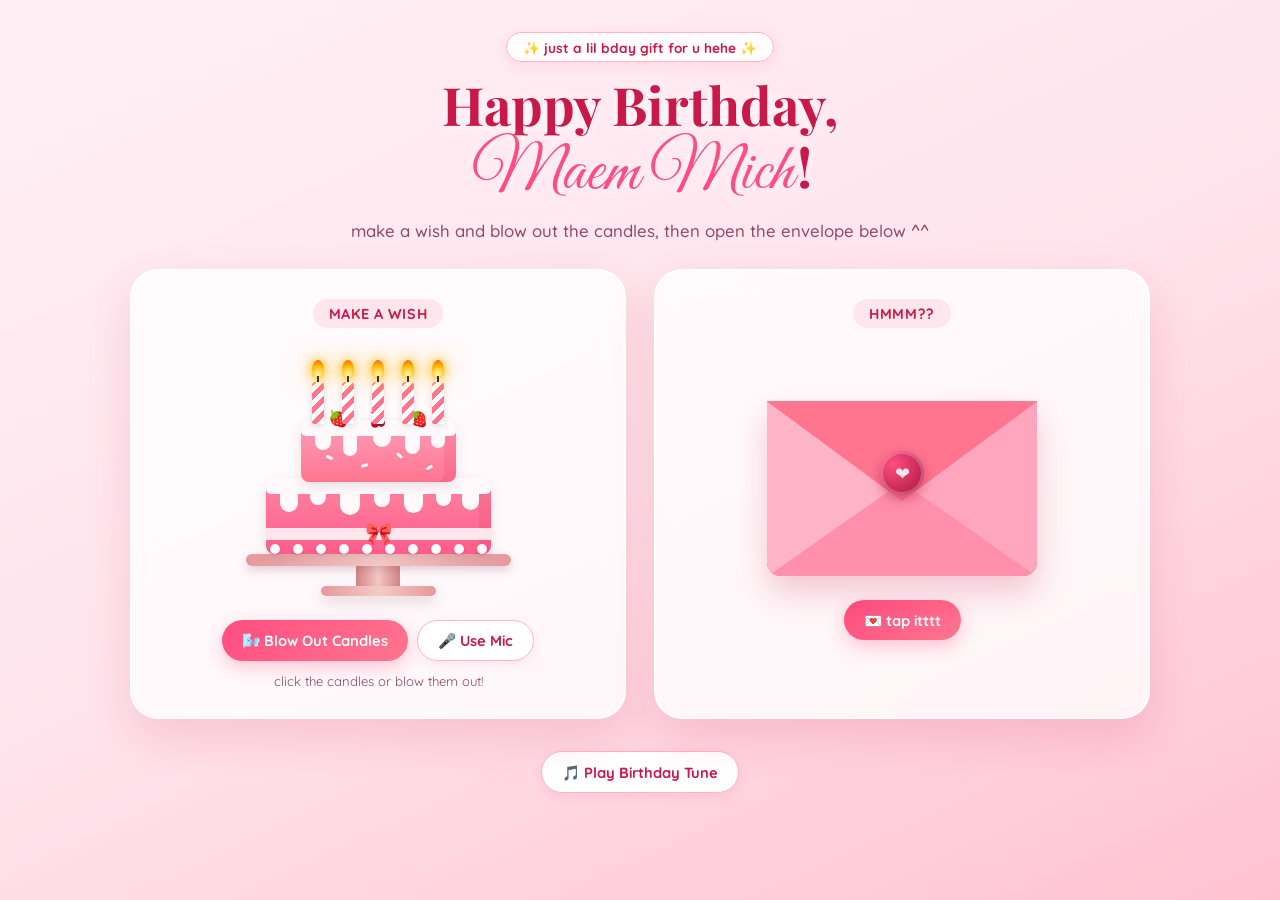
==== index.html @ 5f013f46 "Add files via upload" ====
<!DOCTYPE html>
<html lang="en">
<head>
  <meta charset="UTF-8" />
  <meta name="viewport" content="width=device-width, initial-scale=1.0" />
  <title>Happy Birthday, Maem Mich!</title>
  <link rel="preconnect" href="https://fonts.googleapis.com" />
  <link rel="preconnect" href="https://fonts.gstatic.com" crossorigin />
  <link href="https://fonts.googleapis.com/css2?family=Great+Vibes&family=Playfair+Display:ital,wght@0,500;0,700;1,500&family=Quicksand:wght@400;500;600;700&display=swap" rel="stylesheet" />
  <link rel="stylesheet" href="b.css" />
</head>
<body>

  <!-- Floating Ambient Particles -->
  <div id="ambient-particles" class="ambient-particles" aria-hidden="true"></div>

  <!-- Confetti Canvas -->
  <canvas id="confetti-canvas"></canvas>

  <!-- Main Container -->
  <main class="container">
    <!-- Top Header -->
    <header class="header">
      <div class="badge">✨ just a lil bday gift for u hehe ✨</div>
     <h1 class="main-title">
  Happy Birthday, <span id="display-name" class="script-accent">Maem Mich</span>!
</h1>
      <p class="subtitle">make a wish and blow out the candles, then open the envelope below ^^</p>
    </header>

    <!-- Interactive Centerpiece Stage -->
    <section class="stage">
      
      <!-- Left / Top: Interactive Birthday Cake -->
      <div class="card-panel cake-panel">
        <div class="panel-label"> make a wish</div>
        
        <div class="cake-stage" id="cake-stage">
          <!-- Wish Granted Banner -->
          <div class="wish-banner" id="wish-banner">
             yay! may all your wishes come true!
          </div>

          <div class="cake">
            <!-- Candles Row -->
            <div class="candles" id="candles-container">
              <div class="candle" data-index="0">
                <div class="flame"></div>
                <div class="smoke"></div>
                <div class="wick"></div>
              </div>
              <div class="candle" data-index="1">
                <div class="flame"></div>
                <div class="smoke"></div>
                <div class="wick"></div>
              </div>
              <div class="candle" data-index="2">
                <div class="flame"></div>
                <div class="smoke"></div>
                <div class="wick"></div>
              </div>
              <div class="candle" data-i  ndex="3">
                <div class="flame"></div>
                <div class="smoke"></div>
                <div class="wick"></div>
              </div>
              <div class="candle" data-index="4">
                <div class="flame"></div>
                <div class="smoke"></div>
                <div class="wick"></div>
              </div>
            </div>

            <!-- Top Cake Tier -->
            <div class="tier tier-top">
              <div class="frosting-top">
                <div class="drip d1"></div>
                <div class="drip d2"></div>
                <div class="drip d3"></div>
                <div class="drip d4"></div>
                <div class="drip d5"></div>
              </div>
              <div class="berries">
                <span class="berry">🍓</span>
                <span class="berry">🍒</span>
                <span class="berry">🍓</span>
              </div>
              <div class="sprinkles">
                <span class="sp s1"></span>
                <span class="sp s2"></span>
                <span class="sp s3"></span>
                <span class="sp s4"></span>
                <span class="sp s5"></span>
              </div>
            </div>

            <!-- Bottom Cake Tier -->
            <div class="tier tier-bottom">
              <div class="frosting-bottom">
                <div class="drip b1"></div>
                <div class="drip b2"></div>
                <div class="drip b3"></div>
                <div class="drip b4"></div>
                <div class="drip b5"></div>
                <div class="drip b6"></div>
                <div class="drip b7"></div>
              </div>
              <div class="ribbon-band">
                <div class="bow">🎀</div>
              </div>
              <div class="pearl-border">
                <span></span><span></span><span></span><span></span><span></span>
                <span></span><span></span><span></span><span></span><span></span>
              </div>
            </div>

            <!-- Rose-Gold Cake Stand -->
            <div class="cake-plate"></div>
            <div class="cake-pedestal"></div>
            <div class="cake-base"></div>
          </div>
        </div>

        <!-- Cake Action Controls -->
        <div class="controls">
          <button id="blow-btn" class="btn btn-primary">
            🌬️ Blow Out Candles
          </button>
          <button id="mic-btn" class="btn btn-soft" title="Blow into your device microphone!">
            🎤 Use Mic
          </button>
          <button id="relight-btn" class="btn btn-outline hidden">
            🕯️ Relight
          </button>
        </div>
        <p class="helper-hint" id="candle-hint">click the candles or blow them out!</p>
      </div>

      <!-- Right / Bottom: Interactive Envelope & Letter -->
      <div class="card-panel envelope-panel">
        <div class="panel-label">hmmm??</div>

        <div class="envelope-stage">
          <div class="envelope-wrapper" id="envelope-wrapper" role="button" tabindex="0" aria-label="Open birthday envelope">
            <div class="envelope">
              <!-- Back of Envelope -->
              <div class="env-back"></div>

              <!-- Preview Letter inside Envelope -->
              <div class="letter-preview">
                <div class="letter-preview-header">For You ♡</div>
                <div class="letter-lines">
                  <span></span>
                  <span></span>
                  <span></span>
                </div>
              </div>

              <!-- Left, Right, Bottom Flaps -->
              <div class="env-left"></div>
              <div class="env-right"></div>
              <div class="env-bottom"></div>

              <!-- Top Flap -->
              <div class="env-flap"></div>

              <!-- Wax Heart Seal -->
              <div class="wax-seal" id="wax-seal">
                <span>❤</span>
              </div>
            </div>
          </div>

          <button id="open-letter-btn" class="btn btn-primary">
            💌 tap itttt
          </button>
        </div>
      </div>

    </section>

<!-- Footer Controls -->
<footer class="footer-bar">
  <button id="music-btn" class="btn btn-soft">🎵 Play Birthday Tune</button>
  <div id="yt-player" style="position: absolute; width: 0; height: 0; overflow: hidden;"></div>
</footer>
  </main>

  <!-- Full Letter Modal -->
  <div class="modal-backdrop hidden" id="letter-modal" aria-hidden="true">
    <div class="letter-card">
      <button class="close-btn" id="close-letter-btn" aria-label="Close letter">✕</button>
      <div class="letter-ornament">🌸 ✨ 🌸</div>
      <h2 class="letter-greeting" id="letter-greeting">Dearest Maem Mich,</h2>
      <div class="letter-body" id="letter-body">
        <p> happy happy birthdaaay, maem mich!! wishing you a day full of love and happiness. may this chapter of your life be filled with soft mornings, endless laughter, sweet surprises, and every dream your heart has been wishing for. please always remember that you are one of the wonderful person i've met.</p>
        <p>May this new chapter of your life be filled with soft mornings, endless laughter, sweet surprises, and every dream your heart has been wishing for.</p>
        <p>Thank you for bringing so much warmth and light into the world just by being you. Here’s to making unforgettable memories this year!</p>
      </div>
      <div class="letter-signoff">
        <p>With all my love,</p>
        <p class="signature" id="letter-sender">Your Secret Admirer ♡</p>
      </div>
      <div class="letter-actions">
        <button id="celebrate-more-btn" class="btn btn-primary">🎊 Shower with Confetti</button>
      </div>
    </div>
  </div>

  <!-- Personalize Modal -->
  <div class="modal-backdrop hidden" id="customize-modal" aria-hidden="true">
    <div class="customize-card">
      <button class="close-btn" id="close-customize-btn" aria-label="Close customization">✕</button>
      <h2 class="modal-title">✨ Personalize This Gift</h2>
      <p class="modal-desc">Customize the name and message, then copy your unique link to send to them!</p>
      
      <form id="customize-form">
        <div class="form-group">
          <label for="input-name">Recipient's Name</label>
          <input type="text" id="input-name" placeholder="e.g., Sophia" maxlength="30" />
        </div>

        <div class="form-group">
          <label for="input-message">Birthday Letter Message</label>
          <textarea id="input-message" rows="5" placeholder="Write your heartfelt birthday wishes here..."></textarea>
        </div>

        <div class="form-group">
          <label for="input-sender">From (Your Name)</label>
          <input type="text" id="input-sender" placeholder="e.g., With love, Alex" maxlength="40" />
        </div>

        <div class="form-actions">
          <button type="submit" class="btn btn-primary">💖 Save Changes</button>
          <button type="button" id="modal-copy-link-btn" class="btn btn-soft">🔗 Save & Copy Link</button>
        </div>
      </form>
    </div>
  </div>

  <!-- Toast Notification -->
  <div id="toast" class="toast">Link copied to clipboard! 💌</div>

  <script>
    // State & Default Content
    const defaultData = {
      name: "Maem Mich",
      message: "Happy, happy birthday! Today is all about celebrating the wonderful, kind, and radiant person you are.\n\nMay this new chapter of your life be filled with soft mornings, endless laughter, sweet surprises, and every dream your heart has been wishing for.\n\nThank you for bringing so much warmth and light into the world just by being you. Here’s to making unforgettable memories this year!",
      sender: "juju ♡"
    };

    let giftData = { ...defaultData };
    let candlesBlown = 0;
    const totalCandles = 5;
    let isEnvelopeOpen = false;
    let audioCtx = null;
    let isPlayingMusic = false;
    let musicTimeout = null;
    let micStream = null;
    let micInterval = null;

    // DOM Elements
    const displayNameEl = document.getElementById("display-name");
    const letterGreetingEl = document.getElementById("letter-greeting");
    const letterBodyEl = document.getElementById("letter-body");
    const letterSenderEl = document.getElementById("letter-sender");

    const candles = document.querySelectorAll(".candle");
    const blowBtn = document.getElementById("blow-btn");
    const micBtn = document.getElementById("mic-btn");
    const relightBtn = document.getElementById("relight-btn");
    const wishBanner = document.getElementById("wish-banner");
    const candleHint = document.getElementById("candle-hint");

    const envelopeWrapper = document.getElementById("envelope-wrapper");
    const openLetterBtn = document.getElementById("open-letter-btn");
    const letterModal = document.getElementById("letter-modal");
    const closeLetterBtn = document.getElementById("close-letter-btn");
    const celebrateMoreBtn = document.getElementById("celebrate-more-btn");

    const customizeBtn = document.getElementById("customize-btn");
    const customizeModal = document.getElementById("customize-modal");
    const closeCustomizeBtn = document.getElementById("close-customize-btn");
    const customizeForm = document.getElementById("customize-form");
    const inputName = document.getElementById("input-name");
    const inputMessage = document.getElementById("input-message");
    const inputSender = document.getElementById("input-sender");
    const modalCopyLinkBtn = document.getElementById("modal-copy-link-btn");

    const musicBtn = document.getElementById("music-btn");
    const shareBtn = document.getElementById("share-btn");
    const toastEl = document.getElementById("toast");

    // Initialize from URL Parameters
    function loadFromURL() {
      const params = new URLSearchParams(window.location.search);
      if (params.get("to")) giftData.name = params.get("to");
      if (params.get("msg")) giftData.message = params.get("msg");
      if (params.get("from")) giftData.sender = params.get("from");
      renderGiftData();
    }

    function renderGiftData() {
      displayNameEl.textContent = giftData.name;
      letterGreetingEl.textContent = `Dearest ${giftData.name},`;
      
      // Render paragraphs safely
      letterBodyEl.innerHTML = "";
      giftData.message.split(/\n+/).forEach(para => {
        if (para.trim()) {
          const p = document.createElement("p");
          p.textContent = para.trim();
          letterBodyEl.appendChild(p);
        }
      });

      letterSenderEl.textContent = giftData.sender;

      // Sync form inputs
      inputName.value = giftData.name;
      inputMessage.value = giftData.message;
      inputSender.value = giftData.sender;
    }

    // Create Floating Ambient Hearts & Sparkles
    function createAmbientParticles() {
      const container = document.getElementById("ambient-particles");
      const symbols = ["♡", "✨", "🌸", "💕", "⋆"];
      for (let i = 0; i < 24; i++) {
        const span = document.createElement("span");
        span.className = "particle";
        span.textContent = symbols[i % symbols.length];
        span.style.left = `${Math.random() * 100}%`;
        span.style.animationDuration = `${8 + Math.random() * 10}s`;
        span.style.animationDelay = `${Math.random() * 8}s`;
        span.style.fontSize = `${12 + Math.random() * 14}px`;
        container.appendChild(span);
      }
    }

    // Candle Interactions
    function extinguishCandle(candle) {
      if (candle.classList.contains("out")) return;
      candle.classList.add("out");
      candlesBlown++;

      if (candlesBlown === totalCandles) {
        onAllCandlesOut();
      }
    }

    function blowAllCandles() {
      candles.forEach((c, idx) => {
        setTimeout(() => extinguishCandle(c), idx * 120);
      });
    }

    function relightCandles() {
      candles.forEach(c => c.classList.remove("out"));
      candlesBlown = 0;
      wishBanner.classList.remove("show");
      blowBtn.classList.remove("hidden");
      relightBtn.classList.add("hidden");
      candleHint.textContent = "Tip: Click individual candles or use the button to blow them out!";
    }

    function onAllCandlesOut() {
      wishBanner.classList.add("show");
      blowBtn.classList.add("hidden");
      relightBtn.classList.remove("hidden");
      candleHint.textContent = "your wish has been sent to the stars! ✨";
      launchConfetti(140);
      if (!isPlayingMusic) {
        playBirthdayTune();
      }
    }

    candles.forEach(candle => {
      candle.addEventListener("click", () => extinguishCandle(candle));
    });

    blowBtn.addEventListener("click", blowAllCandles);
    relightBtn.addEventListener("click", relightCandles);

    // Microphone Blow Detection
    micBtn.addEventListener("click", async () => {
      if (micStream) {
        stopMic();
        return;
      }
      try {
        micStream = await navigator.mediaDevices.getUserMedia({ audio: true });
        const context = new (window.AudioContext || window.webkitAudioContext)();
        const source = context.createMediaStreamSource(micStream);
        const analyser = context.createAnalyser();
        analyser.fftSize = 256;
        source.connect(analyser);

        const dataArray = new Uint8Array(analyser.frequencyBinCount);
        micBtn.textContent = "🎙️ Listening... Blow now!";
        micBtn.classList.add("listening");

        micInterval = setInterval(() => {
          analyser.getByteFrequencyData(dataArray);
          const avg = dataArray.reduce((a, b) => a + b, 0) / dataArray.length;
          if (avg > 48) {
            blowAllCandles();
            stopMic();
          }
        }, 100);
      } catch (err) {
        showToast("Microphone access denied or unavailable 🎤");
      }
    });

    function stopMic() {
      if (micInterval) clearInterval(micInterval);
      if (micStream) {
        micStream.getTracks().forEach(t => t.stop());
        micStream = null;
      }
      micBtn.textContent = "🎤 Use Mic";
      micBtn.classList.remove("listening");
    }

    // Envelope & Letter Interactions
    function openEnvelopeAndLetter() {
      if (!isEnvelopeOpen) {
        isEnvelopeOpen = true;
        envelopeWrapper.classList.add("open");
        openLetterBtn.textContent = "📖 Read Full Letter";
        setTimeout(() => {
          letterModal.classList.remove("hidden");
          launchConfetti(70);
        }, 650);
      } else {
        letterModal.classList.remove("hidden");
      }
    }

    envelopeWrapper.addEventListener("click", openEnvelopeAndLetter);
    envelopeWrapper.addEventListener("keydown", (e) => {
      if (e.key === "Enter" || e.key === " ") {
        e.preventDefault();
        openEnvelopeAndLetter();
      }
    });
    openLetterBtn.addEventListener("click", openEnvelopeAndLetter);

    closeLetterBtn.addEventListener("click", () => {
      letterModal.classList.add("hidden");
    });

    letterModal.addEventListener("click", (e) => {
      if (e.target === letterModal) letterModal.classList.add("hidden");
    });

    celebrateMoreBtn.addEventListener("click", () => {
      launchConfetti(160);
    });

    // Personalize Modal Logic
    customizeBtn.addEventListener("click", () => {
      customizeModal.classList.remove("hidden");
    });

    closeCustomizeBtn.addEventListener("click", () => {
      customizeModal.classList.add("hidden");
    });

    customizeModal.addEventListener("click", (e) => {
      if (e.target === customizeModal) customizeModal.classList.add("hidden");
    });

    function applyCustomization() {
      giftData.name = inputName.value.trim() || defaultData.name;
      giftData.message = inputMessage.value.trim() || defaultData.message;
      giftData.sender = inputSender.value.trim() || defaultData.sender;
      renderGiftData();
      updateURLWithoutReload();
    }

    customizeForm.addEventListener("submit", (e) => {
      e.preventDefault();
      applyCustomization();
      customizeModal.classList.add("hidden");
      showToast("Gift personalized! 💖");
    });

    modalCopyLinkBtn.addEventListener("click", () => {
      applyCustomization();
      copyShareLink();
      customizeModal.classList.add("hidden");
    });

    function updateURLWithoutReload() {
      const url = new URL(window.location.href);
      url.searchParams.set("to", giftData.name);
      url.searchParams.set("msg", giftData.message);
      url.searchParams.set("from", giftData.sender);
      window.history.replaceState({}, "", url);
    }

    function copyShareLink() {
      updateURLWithoutReload();
      navigator.clipboard.writeText(window.location.href).then(() => {
        showToast("Personalized gift link copied! 💌");
      }).catch(() => {
        showToast("Copy the URL from your browser bar to share! 🔗");
      });
    }

    shareBtn.addEventListener("click", copyShareLink);

    function showToast(msg) {
      toastEl.textContent = msg;
      toastEl.classList.add("show");
      setTimeout(() => toastEl.classList.remove("show"), 3000);
    }

    const bgSong = document.getElementById("bg-song");

    function playBirthdayTune() {
      if (isPlayingMusic) {
      stopMusic();
      return;
  }
  
      bgSong.play().then(() => {
        isPlayingMusic = true;
        musicBtn.textContent = "⏸️ Pause Song";
      }).catch((err) => {
        showToast("Click play again to start the music! 🎵");
      });
    }

    function stopMusic() {
      bgSong.pause();
      isPlayingMusic = false;
      musicBtn.textContent = "🎵 Play Song";
    }

musicBtn.addEventListener("click", playBirthdayTune);

      const notes = [
        [261.63, 0.35], [261.63, 0.15], [293.66, 0.5], [261.63, 0.5], [349.23, 0.5], [329.63, 0.9],
        [261.63, 0.35], [261.63, 0.15], [293.66, 0.5], [261.63, 0.5], [392.00, 0.5], [349.23, 0.9],
        [261.63, 0.35], [261.63, 0.15], [523.25, 0.5], [440.00, 0.5], [349.23, 0.5], [329.63, 0.5], [293.66, 0.9],
        [466.16, 0.35], [466.16, 0.15], [440.00, 0.5], [349.23, 0.5], [392.00, 0.5], [349.23, 1.0]
      ];

      let time = audioCtx.currentTime + 0.05;
      let totalDuration = 0;

      notes.forEach(([freq, dur]) => {
        const osc = audioCtx.createOscillator();
        const gain = audioCtx.createGain();
        osc.type = "sine";
        osc.frequency.setValueAtTime(freq, time);

        gain.gain.setValueAtTime(0.001, time);
        gain.gain.exponentialRampToValueAtTime(0.14, time + 0.03);
        gain.gain.exponentialRampToValueAtTime(0.0001, time + dur * 0.95);

        osc.connect(gain);
        gain.connect(audioCtx.destination);
        osc.start(time);
        osc.stop(time + dur);

        time += dur;
        totalDuration += dur;
      });

      musicTimeout = setTimeout(() => {
        stopMusic();
      }, totalDuration * 1000);
      

    function stopMusic() {
      isPlayingMusic = false;
      musicBtn.textContent = "🎵 Play Birthday Tune";
      if (musicTimeout) clearTimeout(musicTimeout);
      if (audioCtx) {
        audioCtx.close();
        audioCtx = null;
      }
    }

    musicBtn.addEventListener("click", playBirthdayTune);

    // Confetti Canvas Engine
    const canvas = document.getElementById("confetti-canvas");
    const ctx = canvas.getContext("2d");
    let confettiPieces = [];
    let animationFrameId = null;

    function resizeCanvas() {
      canvas.width = window.innerWidth;
      canvas.height = window.innerHeight;
    }
    window.addEventListener("resize", resizeCanvas);
    resizeCanvas();

    function launchConfetti(count = 100) {
      const colors = ["#ff5c8a", "#ff8fab", "#ffc2d1", "#ffd166", "#f4a261", "#ffffff", "#e0aaff"];
      for (let i = 0; i < count; i++) {
        confettiPieces.push({
          x: Math.random() * canvas.width,
          y: -20 - Math.random() * 120,
          w: 7 + Math.random() * 7,
          h: 4 + Math.random() * 5,
          color: colors[Math.floor(Math.random() * colors.length)],
          vx: (Math.random() - 0.5) * 4,
          vy: 2.5 + Math.random() * 4,
          rotation: Math.random() * 360,
          vRot: (Math.random() - 0.5) * 8
        });
      }
      if (!animationFrameId) {
        animateConfetti();
      }
    }

    function animateConfetti() {
      ctx.clearRect(0, 0, canvas.width, canvas.height);
      confettiPieces.forEach((p, index) => {
        p.x += p.vx;
        p.y += p.vy;
        p.rotation += p.vRot;
        p.vy += 0.04; // gravity

        ctx.save();
        ctx.translate(p.x, p.y);
        ctx.rotate((p.rotation * Math.PI) / 180);
        ctx.fillStyle = p.color;
        ctx.fillRect(-p.w / 2, -p.h / 2, p.w, p.h);
        ctx.restore();

        if (p.y > canvas.height + 30) {
          confettiPieces.splice(index, 1);
        }
      });

      if (confettiPieces.length > 0) {
        animationFrameId = requestAnimationFrame(animateConfetti);
      } else {
        animationFrameId = null;
      }
    }

    // Boot
    createAmbientParticles();
    loadFromURL();
  </script>
</body>
</html>
---- b.css ----
/* =========================================
   PINK BIRTHDAY GIFT — STYLESHEET
========================================= */

:root {
  --bg-top: #fff0f5;
  --bg-mid: #ffe3ec;
  --bg-bottom: #ffc2d1;
  --pink-primary: #ff4d80;
  --pink-dark: #c9184a;
  --pink-soft: #ff8fab;
  --pink-pastel: #ffb3c6;
  --cream: #fff9fb;
  --rose-gold: #e5989b;
  --rose-gold-light: #f4cbc6;
  --text-main: #591c34;
  --text-muted: #8f4763;
  --card-bg: rgba(255, 255, 255, 0.78);
  --shadow-soft: 0 18px 45px rgba(201, 24, 74, 0.14);
}

* {
  box-sizing: border-box;
  margin: 0;
  padding: 0;
}

body {
  font-family: 'Quicksand', sans-serif;
  color: var(--text-main);
  background: linear-gradient(155deg, var(--bg-top) 0%, var(--bg-mid) 52%, var(--bg-bottom) 100%);
  min-height: 100vh;
  overflow-x: hidden;
  position: relative;
}

/* Confetti & Floating Particles */
#confetti-canvas {
  position: fixed;
  inset: 0;
  width: 100%;
  height: 100%;
  pointer-events: none;
  z-index: 999;
}

.ambient-particles {
  position: fixed;
  inset: 0;
  pointer-events: none;
  overflow: hidden;
  z-index: 0;
}

.particle {
  position: absolute;
  bottom: -40px;
  color: rgba(255, 77, 128, 0.35);
  animation: floatUp linear infinite;
  user-select: none;
}

@keyframes floatUp {
  0% {
    transform: translateY(0) rotate(0deg);
    opacity: 0;
  }
  15% {
    opacity: 0.85;
  }
  85% {
    opacity: 0.85;
  }
  100% {
    transform: translateY(-110vh) rotate(360deg);
    opacity: 0;
  }
}

/* Layout Container */
.container {
  position: relative;
  z-index: 2;
  max-width: 1060px;
  margin: 0 auto;
  padding: 2rem 1.25rem 3rem;
  display: flex;
  flex-direction: column;
  align-items: center;
  gap: 1.75rem;
}

/* Header */
.header {
  text-align: center;
  max-width: 680px;
}

.badge {
  display: inline-block;
  background: rgba(255, 255, 255, 0.85);
  border: 1.5px solid var(--pink-pastel);
  color: var(--pink-dark);
  font-weight: 700;
  font-size: 0.85rem;
  padding: 0.35rem 1rem;
  border-radius: 999px;
  margin-bottom: 0.75rem;
  box-shadow: 0 4px 14px rgba(255, 77, 128, 0.12);
}

.main-title {
  font-family: 'Playfair Display', serif;
  font-size: clamp(2.1rem, 4.5vw, 3.3rem);
  line-height: 1.15;
  color: var(--pink-dark);
  text-shadow: 0 2px 12px rgba(255, 255, 255, 0.9);
}

.script-accent {
  font-family: 'Great Vibes', cursive;
  font-size: clamp(2.8rem, 6vw, 4.2rem);
  font-weight: 400;
  color: var(--pink-primary);
  display: inline-block;
  padding: 0 0.2rem;
}

.subtitle {
  margin-top: 0.5rem;
  font-size: 1.05rem;
  color: var(--text-muted);
  font-weight: 500;
}

/* Two-Column Stage */
.stage {
  display: grid;
  grid-template-columns: repeat(2, 1fr);
  gap: 1.75rem;
  width: 100%;
}

@media (max-width: 820px) {
  .stage {
    grid-template-columns: 1fr;
  }
}

.card-panel {
  background: var(--card-bg);
  backdrop-filter: blur(12px);
  -webkit-backdrop-filter: blur(12px);
  border: 2px solid rgba(255, 255, 255, 0.9);
  border-radius: 28px;
  padding: 1.75rem 1.5rem;
  box-shadow: var(--shadow-soft);
  display: flex;
  flex-direction: column;
  align-items: center;
  justify-content: space-between;
  min-height: 450px;
  position: relative;
}

.panel-label {
  font-weight: 700;
  font-size: 0.9rem;
  letter-spacing: 0.04em;
  text-transform: uppercase;
  color: var(--pink-dark);
  background: #ffe5ec;
  padding: 0.35rem 1rem;
  border-radius: 999px;
}

/* =========================================
   INTERACTIVE BIRTHDAY CAKE
========================================= */
.cake-stage {
  position: relative;
  width: 100%;
  height: 275px;
  display: flex;
  flex-direction: column;
  align-items: center;
  justify-content: flex-end;
  padding-bottom: 10px;
}

.wish-banner {
  position: absolute;
  top: 6px;
  background: linear-gradient(135deg, #ff4d80, #ff85a1);
  color: #fff;
  font-weight: 700;
  font-size: 0.92rem;
  padding: 0.45rem 1.1rem;
  border-radius: 999px;
  box-shadow: 0 8px 20px rgba(255, 77, 128, 0.35);
  opacity: 0;
  transform: translateY(-10px) scale(0.92);
  transition: all 0.45s cubic-bezier(0.34, 1.56, 0.64, 1);
  pointer-events: none;
  z-index: 10;
}

.wish-banner.show {
  opacity: 1;
  transform: translateY(0) scale(1);
}

.cake {
  position: relative;
  display: flex;
  flex-direction: column;
  align-items: center;
}

/* Candles */
.candles {
  display: flex;
  gap: 18px;
  margin-bottom: -4px;
  z-index: 5;
}

.candle {
  width: 12px;
  height: 42px;
  background: repeating-linear-gradient(
    -45deg,
    #ffffff,
    #ffffff 5px,
    #ff758f 5px,
    #ff758f 10px
  );
  border-radius: 4px 4px 2px 2px;
  position: relative;
  cursor: pointer;
  box-shadow: 0 2px 6px rgba(0, 0, 0, 0.12);
  transition: transform 0.2s ease;
}

.candle:hover {
  transform: scale(1.08);
}

.wick {
  position: absolute;
  top: -6px;
  left: 50%;
  transform: translateX(-50%);
  width: 2px;
  height: 6px;
  background: #4a2c2a;
}

.flame {
  position: absolute;
  top: -22px;
  left: 50%;
  transform: translateX(-50%);
  width: 13px;
  height: 19px;
  background: radial-gradient(circle at 50% 75%, #fff7ae 0%, #ffb703 55%, #fb5607 100%);
  border-radius: 50% 50% 50% 50% / 65% 65% 35% 35%;
  box-shadow: 0 0 12px #ffb703, 0 0 24px rgba(255, 183, 3, 0.65);
  animation: flicker 0.9s infinite alternate ease-in-out;
  transform-origin: bottom center;
}

@keyframes flicker {
  0% { transform: translateX(-50%) scale(1) rotate(-2deg); }
  50% { transform: translateX(-50%) scale(1.06, 0.95) rotate(2deg); }
  100% { transform: translateX(-50%) scale(0.96, 1.04) rotate(-1deg); }
}

.candle.out .flame {
  opacity: 0;
  transform: translateX(-50%) scale(0);
  transition: all 0.25s ease-out;
}

.smoke {
  position: absolute;
  top: -24px;
  left: 50%;
  width: 8px;
  height: 8px;
  background: rgba(180, 180, 190, 0.6);
  border-radius: 50%;
  opacity: 0;
  pointer-events: none;
}

.candle.out .smoke {
  animation: smokeRise 1.2s ease-out forwards;
}

@keyframes smokeRise {
  0% {
    opacity: 0.85;
    transform: translate(-50%, 0) scale(0.8);
  }
  100% {
    opacity: 0;
    transform: translate(-30%, -32px) scale(2.4);
  }
}

/* Cake Tiers */
.tier {
  position: relative;
  border-radius: 14px 14px 8px 8px;
  box-shadow: inset -12px 0 0 rgba(201, 24, 74, 0.12), 0 4px 12px rgba(143, 71, 99, 0.15);
}

.tier-top {
  width: 155px;
  height: 62px;
  background: linear-gradient(180deg, #ff9ebb 0%, #ff758f 100%);
  z-index: 4;
}

.tier-bottom {
  width: 225px;
  height: 76px;
  background: linear-gradient(180deg, #ff85a1 0%, #ff5c8a 100%);
  margin-top: -4px;
  z-index: 3;
}

/* Cream Drips */
.frosting-top, .frosting-bottom {
  position: absolute;
  top: 0;
  left: 0;
  right: 0;
  height: 16px;
  background: var(--cream);
  border-radius: 14px 14px 6px 6px;
}

.drip {
  position: absolute;
  top: 12px;
  background: var(--cream);
  border-radius: 0 0 10px 10px;
}

.d1 { left: 14px; width: 16px; height: 18px; }
.d2 { left: 42px; width: 14px; height: 24px; }
.d3 { left: 72px; width: 18px; height: 15px; }
.d4 { left: 104px; width: 15px; height: 22px; }
.d5 { left: 130px; width: 14px; height: 16px; }

.b1 { left: 14px; width: 18px; height: 22px; }
.b2 { left: 44px; width: 16px; height: 15px; }
.b3 { left: 74px; width: 20px; height: 25px; }
.b4 { left: 108px; width: 16px; height: 17px; }
.b5 { left: 138px; width: 19px; height: 23px; }
.b6 { left: 170px; width: 15px; height: 16px; }
.b7 { left: 196px; width: 17px; height: 20px; }

.berries {
  position: absolute;
  top: -12px;
  width: 100%;
  display: flex;
  justify-content: space-around;
  padding: 0 18px;
  font-size: 16px;
}

.sprinkles .sp {
  position: absolute;
  width: 7px;
  height: 3px;
  border-radius: 3px;
  background: #fff;
}
.s1 { top: 36px; left: 25px; transform: rotate(25deg); background: #ffe066; }
.s2 { top: 44px; left: 60px; transform: rotate(-18deg); background: #ffffff; }
.s3 { top: 34px; left: 95px; transform: rotate(40deg); background: #caffbf; }
.s4 { top: 46px; left: 125px; transform: rotate(-30deg); background: #ffe066; }
.s5 { top: 28px; left: 45px; transform: rotate(12deg); background: #ffffff; }

.ribbon-band {
  position: absolute;
  bottom: 14px;
  left: 0;
  right: 0;
  height: 12px;
  background: #ffe5ec;
  display: flex;
  align-items: center;
  justify-content: center;
}

.bow {
  font-size: 22px;
  margin-top: -2px;
}

.pearl-border {
  position: absolute;
  bottom: 0;
  left: 4px;
  right: 4px;
  display: flex;
  justify-content: space-between;
}

.pearl-border span {
  width: 10px;
  height: 10px;
  background: var(--cream);
  border-radius: 50%;
  box-shadow: 0 1px 3px rgba(0, 0, 0, 0.15);
}

/* Cake Stand */
.cake-plate {
  width: 265px;
  height: 12px;
  background: linear-gradient(90deg, var(--rose-gold), var(--rose-gold-light), var(--rose-gold));
  border-radius: 999px;
  box-shadow: 0 4px 10px rgba(143, 71, 99, 0.25);
  z-index: 2;
}

.cake-pedestal {
  width: 44px;
  height: 22px;
  background: linear-gradient(90deg, #d48488, #f4cbc6, #d48488);
  margin-top: -2px;
}

.cake-base {
  width: 115px;
  height: 10px;
  background: linear-gradient(90deg, var(--rose-gold), var(--rose-gold-light), var(--rose-gold));
  border-radius: 999px;
  box-shadow: 0 6px 14px rgba(143, 71, 99, 0.22);
}

.controls {
  display: flex;
  flex-wrap: wrap;
  gap: 0.6rem;
  justify-content: center;
  margin-top: 0.75rem;
}

.helper-hint {
  font-size: 0.82rem;
  color: var(--text-muted);
  margin-top: 0.6rem;
  text-align: center;
}

/* =========================================
   3D ANIMATED ENVELOPE & LETTER
========================================= */
.envelope-stage {
  display: flex;
  flex-direction: column;
  align-items: center;
  justify-content: center;
  gap: 1.5rem;
  flex: 1;
  width: 100%;
  padding-top: 1.5rem;
}

.envelope-wrapper {
  perspective: 1000px;
  cursor: pointer;
  transition: transform 0.3s ease;
}

.envelope-wrapper:hover {
  transform: translateY(-5px);
}

.envelope {
  position: relative;
  width: 270px;
  height: 175px;
  background: #ff8fab;
  border-radius: 0 0 14px 14px;
  box-shadow: 0 16px 32px rgba(201, 24, 74, 0.22);
}

.env-back {
  position: absolute;
  inset: 0;
  background: #ff758f;
  border-radius: 8px 8px 14px 14px;
}

/* Letter Preview Inside */
.letter-preview {
  position: absolute;
  left: 16px;
  right: 16px;
  bottom: 12px;
  height: 145px;
  background: #fffdfd;
  border-radius: 10px;
  padding: 16px;
  box-shadow: 0 4px 14px rgba(0, 0, 0, 0.08);
  z-index: 2;
  transition: transform 0.65s cubic-bezier(0.34, 1.56, 0.64, 1);
  display: flex;
  flex-direction: column;
  align-items: center;
  gap: 10px;
}

.letter-preview-header {
  font-family: 'Great Vibes', cursive;
  font-size: 1.55rem;
  color: var(--pink-primary);
}

.letter-lines {
  width: 100%;
  display: flex;
  flex-direction: column;
  gap: 8px;
}

.letter-lines span {
  height: 6px;
  background: #ffe5ec;
  border-radius: 4px;
  width: 100%;
}

.letter-lines span:last-child {
  width: 70%;
}

/* Envelope Flaps */
.env-left {
  position: absolute;
  inset: 0;
  background: #ffb3c6;
  clip-path: polygon(0 0, 52% 52%, 0 100%);
  border-radius: 0 0 0 14px;
  z-index: 3;
}

.env-right {
  position: absolute;
  inset: 0;
  background: #ffa6be;
  clip-path: polygon(100% 0, 48% 52%, 100% 100%);
  border-radius: 0 0 14px 0;
  z-index: 3;
}

.env-bottom {
  position: absolute;
  inset: 0;
  background: #ff8fab;
  clip-path: polygon(0 100%, 50% 46%, 100% 100%);
  border-radius: 0 0 14px 14px;
  z-index: 4;
}

.env-flap {
  position: absolute;
  top: 0;
  left: 0;
  width: 100%;
  height: 105px;
  background: #ff758f;
  clip-path: polygon(0 0, 100% 0, 50% 95%);
  transform-origin: top center;
  transition: transform 0.55s ease, z-index 0.2s;
  z-index: 5;
}

/* Heart Wax Seal */
.wax-seal {
  position: absolute;
  top: 72px;
  left: 50%;
  transform: translate(-50%, -50%);
  width: 44px;
  height: 44px;
  background: radial-gradient(circle at 30% 30%, #ff4d80, #a4133c);
  border-radius: 50%;
  display: flex;
  align-items: center;
  justify-content: center;
  color: #ffe5ec;
  font-size: 1.15rem;
  box-shadow: 0 4px 12px rgba(164, 19, 60, 0.45), inset 0 0 0 3px rgba(255, 255, 255, 0.22);
  z-index: 6;
  transition: transform 0.35s ease, opacity 0.3s ease;
}

/* Open Envelope State */
.envelope-wrapper.open .env-flap {
  transform: rotateX(180deg);
  z-index: 1;
}

.envelope-wrapper.open .wax-seal {
  opacity: 0;
  transform: translate(-50%, -50%) scale(0.5);
  pointer-events: none;
}

.envelope-wrapper.open .letter-preview {
  transform: translateY(-62px);
}

/* =========================================
   BUTTONS & FOOTER
========================================= */
.btn {
  font-family: 'Quicksand', sans-serif;
  font-weight: 700;
  font-size: 0.92rem;
  border: none;
  border-radius: 999px;
  padding: 0.65rem 1.25rem;
  cursor: pointer;
  transition: all 0.22s ease;
  display: inline-flex;
  align-items: center;
  gap: 0.4rem;
}

.btn:active {
  transform: scale(0.96);
}

.btn-primary {
  background: linear-gradient(135deg, #ff4d80 0%, #ff758f 100%);
  color: #ffffff;
  box-shadow: 0 6px 18px rgba(255, 77, 128, 0.32);
}

.btn-primary:hover {
  box-shadow: 0 8px 22px rgba(255, 77, 128, 0.45);
  transform: translateY(-2px);
}

.btn-soft {
  background: #ffffff;
  color: var(--pink-dark);
  border: 1.5px solid var(--pink-pastel);
  box-shadow: 0 4px 12px rgba(201, 24, 74, 0.08);
}

.btn-soft:hover, .btn-soft.listening {
  background: #ffe5ec;
  border-color: var(--pink-primary);
}

.btn-outline {
  background: transparent;
  color: var(--pink-dark);
  border: 1.5px dashed var(--pink-primary);
}

.btn-outline:hover {
  background: rgba(255, 255, 255, 0.7);
}

.hidden {
  display: none !important;
}

.footer-bar {
  display: flex;
  flex-wrap: wrap;
  justify-content: center;
  gap: 0.75rem;
  margin-top: 0.25rem;
}

/* =========================================
   MODALS (LETTER & CUSTOMIZE)
========================================= */
.modal-backdrop {
  position: fixed;
  inset: 0;
  background: rgba(89, 28, 52, 0.48);
  backdrop-filter: blur(6px);
  display: flex;
  align-items: center;
  justify-content: center;
  padding: 1.25rem;
  z-index: 100;
  animation: fadeIn 0.25s ease;
}

@keyframes fadeIn {
  from { opacity: 0; }
  to { opacity: 1; }
}

.letter-card {
  position: relative;
  background: #fffcfd;
  background-image: radial-gradient(#ffe5ec 1px, transparent 1px);
  background-size: 22px 22px;
  border: 3px solid #ffc2d1;
  border-radius: 24px;
  max-width: 540px;
  width: 100%;
  max-height: 88vh;
  overflow-y: auto;
  padding: 2.25rem 2rem;
  box-shadow: 0 24px 60px rgba(89, 28, 52, 0.3);
  text-align: center;
  animation: popUp 0.35s cubic-bezier(0.34, 1.56, 0.64, 1);
}

@keyframes popUp {
  from { transform: scale(0.88) translateY(18px); opacity: 0; }
  to { transform: scale(1) translateY(0); opacity: 1; }
}

.close-btn {
  position: absolute;
  top: 14px;
  right: 16px;
  width: 34px;
  height: 34px;
  border-radius: 50%;
  border: none;
  background: #ffe5ec;
  color: var(--pink-dark);
  font-weight: 700;
  font-size: 1rem;
  cursor: pointer;
  transition: background 0.2s;
}

.close-btn:hover {
  background: #ffb3c6;
}

.letter-ornament {
  font-size: 1.2rem;
  margin-bottom: 0.5rem;
}

.letter-greeting {
  font-family: 'Great Vibes', cursive;
  font-size: 2.5rem;
  color: var(--pink-primary);
  font-weight: 400;
  margin-bottom: 1rem;
}

.letter-body {
  text-align: left;
  font-size: 1.03rem;
  line-height: 1.75;
  color: var(--text-main);
  display: flex;
  flex-direction: column;
  gap: 0.9rem;
  background: rgba(255, 255, 255, 0.88);
  padding: 1.25rem;
  border-radius: 16px;
  border: 1px solid #ffe5ec;
}

.letter-signoff {
  margin-top: 1.25rem;
  text-align: right;
  font-size: 0.95rem;
  color: var(--text-muted);
}

.signature {
  font-family: 'Great Vibes', cursive;
  font-size: 2rem;
  color: var(--pink-dark);
  margin-top: 0.15rem;
}

.letter-actions {
  margin-top: 1.4rem;
}

/* Customize Form Modal */
.customize-card {
  position: relative;
  background: #fff9fb;
  border: 2px solid #ffc2d1;
  border-radius: 24px;
  max-width: 480px;
  width: 100%;
  padding: 2rem 1.75rem;
  box-shadow: 0 24px 60px rgba(89, 28, 52, 0.28);
  animation: popUp 0.3s ease;
}

.modal-title {
  font-family: 'Playfair Display', serif;
  color: var(--pink-dark);
  font-size: 1.6rem;
  margin-bottom: 0.3rem;
}

.modal-desc {
  font-size: 0.9rem;
  color: var(--text-muted);
  margin-bottom: 1.2rem;
}

.form-group {
  margin-bottom: 1rem;
  text-align: left;
}

.form-group label {
  display: block;
  font-weight: 700;
  font-size: 0.88rem;
  margin-bottom: 0.35rem;
  color: var(--pink-dark);
}

.form-group input,
.form-group textarea {
  width: 100%;
  font-family: 'Quicksand', sans-serif;
  font-size: 0.95rem;
  padding: 0.65rem 0.85rem;
  border-radius: 12px;
  border: 1.5px solid var(--pink-pastel);
  background: #ffffff;
  color: var(--text-main);
  outline: none;
  transition: border-color 0.2s;
}

.form-group input:focus,
.form-group textarea:focus {
  border-color: var(--pink-primary);
}

.form-actions {
  display: flex;
  flex-wrap: wrap;
  gap: 0.65rem;
  justify-content: flex-end;
  margin-top: 1.25rem;
}

/* Toast Notification */
.toast {
  position: fixed;
  bottom: 24px;
  left: 50%;
  transform: translateX(-50%) translateY(80px);
  background: var(--pink-dark);
  color: #fff;
  padding: 0.7rem 1.4rem;
  border-radius: 999px;
  font-weight: 600;
  font-size: 0.92rem;
  box-shadow: 0 10px 25px rgba(164, 19, 60, 0.35);
  opacity: 0;
  transition: all 0.35s cubic-bezier(0.34, 1.56, 0.64, 1);
  z-index: 1000;
}

.toast.show {
  opacity: 1;
  transform: translateX(-50%) translateY(0);
}
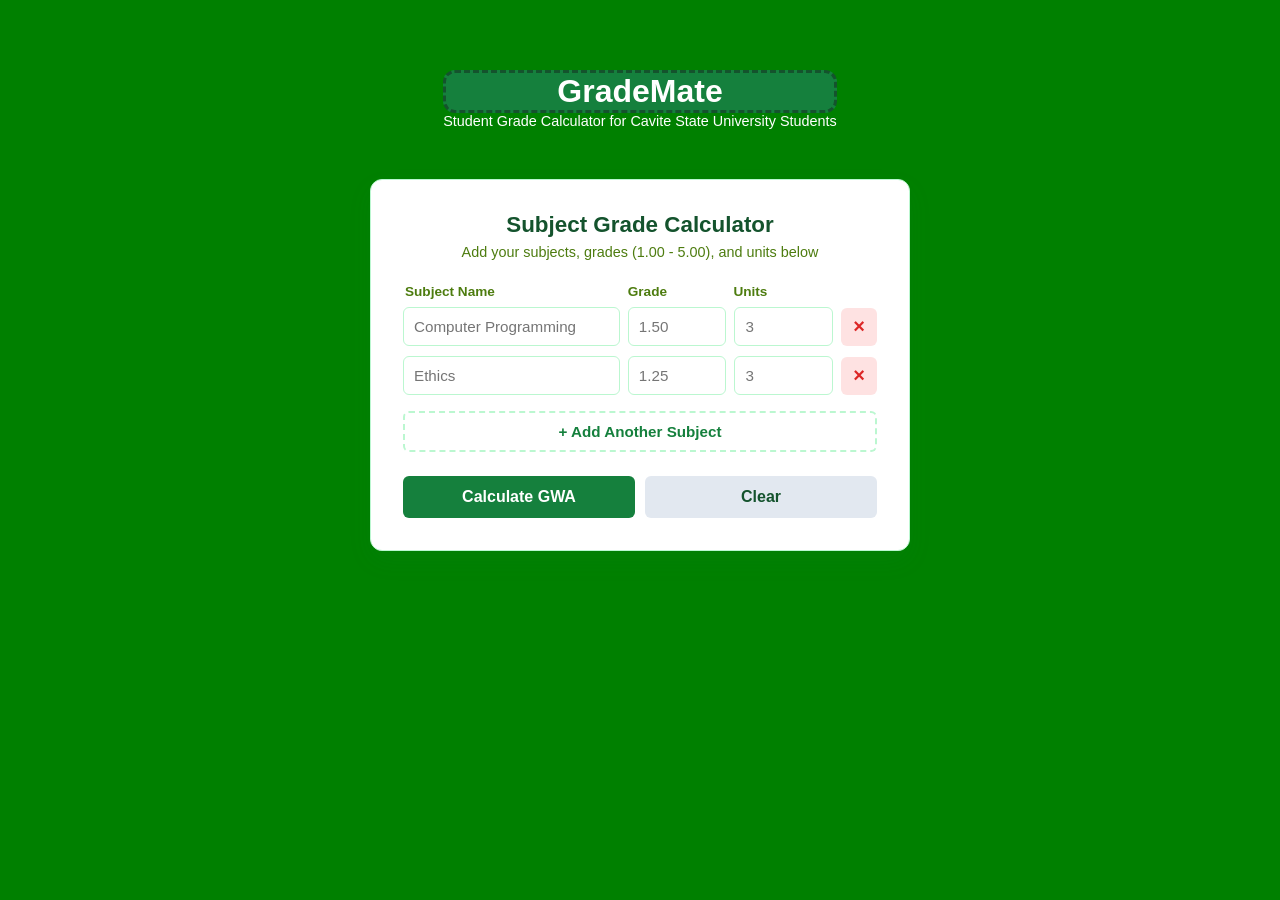
==== commit 211ab97e: "Rename GradeMate.html to index.html" ====
--- a/index.html
+++ b/index.html
@@ -1,656 +1,59 @@
 <!DOCTYPE html>
-<html lang="en">
-<head>
-  <meta charset="UTF-8" />
-  <meta name="viewport" content="width=device-width, initial-scale=1.0" />
-  <title>Happy Birthday, Maem Mich!</title>
-  <link rel="preconnect" href="https://fonts.googleapis.com" />
-  <link rel="preconnect" href="https://fonts.gstatic.com" crossorigin />
-  <link href="https://fonts.googleapis.com/css2?family=Great+Vibes&family=Playfair+Display:ital,wght@0,500;0,700;1,500&family=Quicksand:wght@400;500;600;700&display=swap" rel="stylesheet" />
-  <link rel="stylesheet" href="b.css" />
-</head>
+<html>
+    <head> 
+    <link rel="stylesheet" href="style.css">
+    <meta name="viewport" content="width=device-width, initial-scale=1.0">
+    <title> GradeMate</title>
+    </head>
 <body>
+    <header class="main-header">
+    <h1>GradeMate</h1>
+    <p>Student Grade Calculator for Cavite State University Students</p>
+  </header>
 
-  <!-- Floating Ambient Particles -->
-  <div id="ambient-particles" class="ambient-particles" aria-hidden="true"></div>
+  <div class="calculator-card">
+    <h2>Subject Grade Calculator</h2>
+    <p class="subtitle">Add your subjects, grades (1.00 - 5.00), and units below</p>
 
-  <!-- Confetti Canvas -->
-  <canvas id="confetti-canvas"></canvas>
+    <div class="grid-header">
+      <span>Subject Name</span>
+      <span>Grade</span>
+      <span>Units</span>
+      <span></span>
+    </div>
 
-  <!-- Main Container -->
-  <main class="container">
-    <!-- Top Header -->
-    <header class="header">
-      <div class="badge">✨ just a lil bday gift for u hehe ✨</div>
-     <h1 class="main-title">
-  Happy Birthday, <span id="display-name" class="script-accent">Maem Mich</span>!
-</h1>
-      <p class="subtitle">make a wish and blow out the candles, then open the envelope below ^^</p>
-    </header>
-
-    <!-- Interactive Centerpiece Stage -->
-    <section class="stage">
-      
-      <!-- Left / Top: Interactive Birthday Cake -->
-      <div class="card-panel cake-panel">
-        <div class="panel-label"> make a wish</div>
-        
-        <div class="cake-stage" id="cake-stage">
-          <!-- Wish Granted Banner -->
-          <div class="wish-banner" id="wish-banner">
-             yay! may all your wishes come true!
-          </div>
-
-          <div class="cake">
-            <!-- Candles Row -->
-            <div class="candles" id="candles-container">
-              <div class="candle" data-index="0">
-                <div class="flame"></div>
-                <div class="smoke"></div>
-                <div class="wick"></div>
-              </div>
-              <div class="candle" data-index="1">
-                <div class="flame"></div>
-                <div class="smoke"></div>
-                <div class="wick"></div>
-              </div>
-              <div class="candle" data-index="2">
-                <div class="flame"></div>
-                <div class="smoke"></div>
-                <div class="wick"></div>
-              </div>
-              <div class="candle" data-i  ndex="3">
-                <div class="flame"></div>
-                <div class="smoke"></div>
-                <div class="wick"></div>
-              </div>
-              <div class="candle" data-index="4">
-                <div class="flame"></div>
-                <div class="smoke"></div>
-                <div class="wick"></div>
-              </div>
-            </div>
-
-            <!-- Top Cake Tier -->
-            <div class="tier tier-top">
-              <div class="frosting-top">
-                <div class="drip d1"></div>
-                <div class="drip d2"></div>
-                <div class="drip d3"></div>
-                <div class="drip d4"></div>
-                <div class="drip d5"></div>
-              </div>
-              <div class="berries">
-                <span class="berry">🍓</span>
-                <span class="berry">🍒</span>
-                <span class="berry">🍓</span>
-              </div>
-              <div class="sprinkles">
-                <span class="sp s1"></span>
-                <span class="sp s2"></span>
-                <span class="sp s3"></span>
-                <span class="sp s4"></span>
-                <span class="sp s5"></span>
-              </div>
-            </div>
-
-            <!-- Bottom Cake Tier -->
-            <div class="tier tier-bottom">
-              <div class="frosting-bottom">
-                <div class="drip b1"></div>
-                <div class="drip b2"></div>
-                <div class="drip b3"></div>
-                <div class="drip b4"></div>
-                <div class="drip b5"></div>
-                <div class="drip b6"></div>
-                <div class="drip b7"></div>
-              </div>
-              <div class="ribbon-band">
-                <div class="bow">🎀</div>
-              </div>
-              <div class="pearl-border">
-                <span></span><span></span><span></span><span></span><span></span>
-                <span></span><span></span><span></span><span></span><span></span>
-              </div>
-            </div>
-
-            <!-- Rose-Gold Cake Stand -->
-            <div class="cake-plate"></div>
-            <div class="cake-pedestal"></div>
-            <div class="cake-base"></div>
-          </div>
+    <form id="gradeForm">
+      <div id="subjectList">
+        <div class="row">
+          <input type="text" placeholder="Computer Programming" required>
+          <input type="number" class="grade" placeholder="1.50" min="1.00" max="5.00" step="0.25" required>
+          <input type="number" class="weight" placeholder="3" min="0" step="0.5" required>
+          <button type="button" class="btn-remove" onclick="removeRow(this)" title="Remove subject">×</button>
         </div>
 
-        <!-- Cake Action Controls -->
-        <div class="controls">
-          <button id="blow-btn" class="btn btn-primary">
-            🌬️ Blow Out Candles
-          </button>
-          <button id="mic-btn" class="btn btn-soft" title="Blow into your device microphone!">
-            🎤 Use Mic
-          </button>
-          <button id="relight-btn" class="btn btn-outline hidden">
-            🕯️ Relight
-          </button>
-        </div>
-        <p class="helper-hint" id="candle-hint">click the candles or blow them out!</p>
-      </div>
-
-      <!-- Right / Bottom: Interactive Envelope & Letter -->
-      <div class="card-panel envelope-panel">
-        <div class="panel-label">hmmm??</div>
-
-        <div class="envelope-stage">
-          <div class="envelope-wrapper" id="envelope-wrapper" role="button" tabindex="0" aria-label="Open birthday envelope">
-            <div class="envelope">
-              <!-- Back of Envelope -->
-              <div class="env-back"></div>
-
-              <!-- Preview Letter inside Envelope -->
-              <div class="letter-preview">
-                <div class="letter-preview-header">For You ♡</div>
-                <div class="letter-lines">
-                  <span></span>
-                  <span></span>
-                  <span></span>
-                </div>
-              </div>
-
-              <!-- Left, Right, Bottom Flaps -->
-              <div class="env-left"></div>
-              <div class="env-right"></div>
-              <div class="env-bottom"></div>
-
-              <!-- Top Flap -->
-              <div class="env-flap"></div>
-
-              <!-- Wax Heart Seal -->
-              <div class="wax-seal" id="wax-seal">
-                <span>❤</span>
-              </div>
-            </div>
-          </div>
-
-          <button id="open-letter-btn" class="btn btn-primary">
-            💌 tap itttt
-          </button>
+        <div class="row">
+          <input type="text" placeholder="Ethics" required>
+          <input type="number" class="grade" placeholder="1.25" min="1.00" max="5.00" step="0.25" required>
+          <input type="number" class="weight" placeholder="3" min="0" step="0.5" required>
+          <button type="button" class="btn-remove" onclick="removeRow(this)" title="Remove subject">×</button>
         </div>
       </div>
 
-    </section>
+      <button type="button" class="btn-add" onclick="addSubject()">+ Add Another Subject</button>
 
-<!-- Footer Controls -->
-<footer class="footer-bar">
-  <button id="music-btn" class="btn btn-soft">🎵 Play Birthday Tune</button>
-  <div id="yt-player" style="position: absolute; width: 0; height: 0; overflow: hidden;"></div>
-</footer>
-  </main>
+      <div class="btn-group">
+        <button type="submit" class="btn-calc">Calculate GWA</button>
+        <button type="button" class="btn-reset" onclick="resetForm()">Clear</button>
+      </div>
+    </form>
 
-  <!-- Full Letter Modal -->
-  <div class="modal-backdrop hidden" id="letter-modal" aria-hidden="true">
-    <div class="letter-card">
-      <button class="close-btn" id="close-letter-btn" aria-label="Close letter">✕</button>
-      <div class="letter-ornament">🌸 ✨ 🌸</div>
-      <h2 class="letter-greeting" id="letter-greeting">Dearest Maem Mich,</h2>
-      <div class="letter-body" id="letter-body">
-        <p> happy happy birthdaaay, maem mich!! wishing you a day full of love and happiness. may this chapter of your life be filled with soft mornings, endless laughter, sweet surprises, and every dream your heart has been wishing for. please always remember that you are one of the wonderful person i've met.</p>
-        <p>May this new chapter of your life be filled with soft mornings, endless laughter, sweet surprises, and every dream your heart has been wishing for.</p>
-        <p>Thank you for bringing so much warmth and light into the world just by being you. Here’s to making unforgettable memories this year!</p>
-      </div>
-      <div class="letter-signoff">
-        <p>With all my love,</p>
-        <p class="signature" id="letter-sender">Your Secret Admirer ♡</p>
-      </div>
-      <div class="letter-actions">
-        <button id="celebrate-more-btn" class="btn btn-primary">🎊 Shower with Confetti</button>
-      </div>
+    <div class="result-box" id="resultBox">
+      <div class="result-score" id="finalScore">0.00</div>
+      <div class="result-note" id="gradeNote">Total Units: 0</div>
     </div>
   </div>
 
-  <!-- Personalize Modal -->
-  <div class="modal-backdrop hidden" id="customize-modal" aria-hidden="true">
-    <div class="customize-card">
-      <button class="close-btn" id="close-customize-btn" aria-label="Close customization">✕</button>
-      <h2 class="modal-title">✨ Personalize This Gift</h2>
-      <p class="modal-desc">Customize the name and message, then copy your unique link to send to them!</p>
-      
-      <form id="customize-form">
-        <div class="form-group">
-          <label for="input-name">Recipient's Name</label>
-          <input type="text" id="input-name" placeholder="e.g., Sophia" maxlength="30" />
-        </div>
+  <script src="script.js"></script>
 
-        <div class="form-group">
-          <label for="input-message">Birthday Letter Message</label>
-          <textarea id="input-message" rows="5" placeholder="Write your heartfelt birthday wishes here..."></textarea>
-        </div>
-
-        <div class="form-group">
-          <label for="input-sender">From (Your Name)</label>
-          <input type="text" id="input-sender" placeholder="e.g., With love, Alex" maxlength="40" />
-        </div>
-
-        <div class="form-actions">
-          <button type="submit" class="btn btn-primary">💖 Save Changes</button>
-          <button type="button" id="modal-copy-link-btn" class="btn btn-soft">🔗 Save & Copy Link</button>
-        </div>
-      </form>
-    </div>
-  </div>
-
-  <!-- Toast Notification -->
-  <div id="toast" class="toast">Link copied to clipboard! 💌</div>
-
-  <script>
-    // State & Default Content
-    const defaultData = {
-      name: "Maem Mich",
-      message: "Happy, happy birthday! Today is all about celebrating the wonderful, kind, and radiant person you are.\n\nMay this new chapter of your life be filled with soft mornings, endless laughter, sweet surprises, and every dream your heart has been wishing for.\n\nThank you for bringing so much warmth and light into the world just by being you. Here’s to making unforgettable memories this year!",
-      sender: "juju ♡"
-    };
-
-    let giftData = { ...defaultData };
-    let candlesBlown = 0;
-    const totalCandles = 5;
-    let isEnvelopeOpen = false;
-    let audioCtx = null;
-    let isPlayingMusic = false;
-    let musicTimeout = null;
-    let micStream = null;
-    let micInterval = null;
-
-    // DOM Elements
-    const displayNameEl = document.getElementById("display-name");
-    const letterGreetingEl = document.getElementById("letter-greeting");
-    const letterBodyEl = document.getElementById("letter-body");
-    const letterSenderEl = document.getElementById("letter-sender");
-
-    const candles = document.querySelectorAll(".candle");
-    const blowBtn = document.getElementById("blow-btn");
-    const micBtn = document.getElementById("mic-btn");
-    const relightBtn = document.getElementById("relight-btn");
-    const wishBanner = document.getElementById("wish-banner");
-    const candleHint = document.getElementById("candle-hint");
-
-    const envelopeWrapper = document.getElementById("envelope-wrapper");
-    const openLetterBtn = document.getElementById("open-letter-btn");
-    const letterModal = document.getElementById("letter-modal");
-    const closeLetterBtn = document.getElementById("close-letter-btn");
-    const celebrateMoreBtn = document.getElementById("celebrate-more-btn");
-
-    const customizeBtn = document.getElementById("customize-btn");
-    const customizeModal = document.getElementById("customize-modal");
-    const closeCustomizeBtn = document.getElementById("close-customize-btn");
-    const customizeForm = document.getElementById("customize-form");
-    const inputName = document.getElementById("input-name");
-    const inputMessage = document.getElementById("input-message");
-    const inputSender = document.getElementById("input-sender");
-    const modalCopyLinkBtn = document.getElementById("modal-copy-link-btn");
-
-    const musicBtn = document.getElementById("music-btn");
-    const shareBtn = document.getElementById("share-btn");
-    const toastEl = document.getElementById("toast");
-
-    // Initialize from URL Parameters
-    function loadFromURL() {
-      const params = new URLSearchParams(window.location.search);
-      if (params.get("to")) giftData.name = params.get("to");
-      if (params.get("msg")) giftData.message = params.get("msg");
-      if (params.get("from")) giftData.sender = params.get("from");
-      renderGiftData();
-    }
-
-    function renderGiftData() {
-      displayNameEl.textContent = giftData.name;
-      letterGreetingEl.textContent = `Dearest ${giftData.name},`;
-      
-      // Render paragraphs safely
-      letterBodyEl.innerHTML = "";
-      giftData.message.split(/\n+/).forEach(para => {
-        if (para.trim()) {
-          const p = document.createElement("p");
-          p.textContent = para.trim();
-          letterBodyEl.appendChild(p);
-        }
-      });
-
-      letterSenderEl.textContent = giftData.sender;
-
-      // Sync form inputs
-      inputName.value = giftData.name;
-      inputMessage.value = giftData.message;
-      inputSender.value = giftData.sender;
-    }
-
-    // Create Floating Ambient Hearts & Sparkles
-    function createAmbientParticles() {
-      const container = document.getElementById("ambient-particles");
-      const symbols = ["♡", "✨", "🌸", "💕", "⋆"];
-      for (let i = 0; i < 24; i++) {
-        const span = document.createElement("span");
-        span.className = "particle";
-        span.textContent = symbols[i % symbols.length];
-        span.style.left = `${Math.random() * 100}%`;
-        span.style.animationDuration = `${8 + Math.random() * 10}s`;
-        span.style.animationDelay = `${Math.random() * 8}s`;
-        span.style.fontSize = `${12 + Math.random() * 14}px`;
-        container.appendChild(span);
-      }
-    }
-
-    // Candle Interactions
-    function extinguishCandle(candle) {
-      if (candle.classList.contains("out")) return;
-      candle.classList.add("out");
-      candlesBlown++;
-
-      if (candlesBlown === totalCandles) {
-        onAllCandlesOut();
-      }
-    }
-
-    function blowAllCandles() {
-      candles.forEach((c, idx) => {
-        setTimeout(() => extinguishCandle(c), idx * 120);
-      });
-    }
-
-    function relightCandles() {
-      candles.forEach(c => c.classList.remove("out"));
-      candlesBlown = 0;
-      wishBanner.classList.remove("show");
-      blowBtn.classList.remove("hidden");
-      relightBtn.classList.add("hidden");
-      candleHint.textContent = "Tip: Click individual candles or use the button to blow them out!";
-    }
-
-    function onAllCandlesOut() {
-      wishBanner.classList.add("show");
-      blowBtn.classList.add("hidden");
-      relightBtn.classList.remove("hidden");
-      candleHint.textContent = "your wish has been sent to the stars! ✨";
-      launchConfetti(140);
-      if (!isPlayingMusic) {
-        playBirthdayTune();
-      }
-    }
-
-    candles.forEach(candle => {
-      candle.addEventListener("click", () => extinguishCandle(candle));
-    });
-
-    blowBtn.addEventListener("click", blowAllCandles);
-    relightBtn.addEventListener("click", relightCandles);
-
-    // Microphone Blow Detection
-    micBtn.addEventListener("click", async () => {
-      if (micStream) {
-        stopMic();
-        return;
-      }
-      try {
-        micStream = await navigator.mediaDevices.getUserMedia({ audio: true });
-        const context = new (window.AudioContext || window.webkitAudioContext)();
-        const source = context.createMediaStreamSource(micStream);
-        const analyser = context.createAnalyser();
-        analyser.fftSize = 256;
-        source.connect(analyser);
-
-        const dataArray = new Uint8Array(analyser.frequencyBinCount);
-        micBtn.textContent = "🎙️ Listening... Blow now!";
-        micBtn.classList.add("listening");
-
-        micInterval = setInterval(() => {
-          analyser.getByteFrequencyData(dataArray);
-          const avg = dataArray.reduce((a, b) => a + b, 0) / dataArray.length;
-          if (avg > 48) {
-            blowAllCandles();
-            stopMic();
-          }
-        }, 100);
-      } catch (err) {
-        showToast("Microphone access denied or unavailable 🎤");
-      }
-    });
-
-    function stopMic() {
-      if (micInterval) clearInterval(micInterval);
-      if (micStream) {
-        micStream.getTracks().forEach(t => t.stop());
-        micStream = null;
-      }
-      micBtn.textContent = "🎤 Use Mic";
-      micBtn.classList.remove("listening");
-    }
-
-    // Envelope & Letter Interactions
-    function openEnvelopeAndLetter() {
-      if (!isEnvelopeOpen) {
-        isEnvelopeOpen = true;
-        envelopeWrapper.classList.add("open");
-        openLetterBtn.textContent = "📖 Read Full Letter";
-        setTimeout(() => {
-          letterModal.classList.remove("hidden");
-          launchConfetti(70);
-        }, 650);
-      } else {
-        letterModal.classList.remove("hidden");
-      }
-    }
-
-    envelopeWrapper.addEventListener("click", openEnvelopeAndLetter);
-    envelopeWrapper.addEventListener("keydown", (e) => {
-      if (e.key === "Enter" || e.key === " ") {
-        e.preventDefault();
-        openEnvelopeAndLetter();
-      }
-    });
-    openLetterBtn.addEventListener("click", openEnvelopeAndLetter);
-
-    closeLetterBtn.addEventListener("click", () => {
-      letterModal.classList.add("hidden");
-    });
-
-    letterModal.addEventListener("click", (e) => {
-      if (e.target === letterModal) letterModal.classList.add("hidden");
-    });
-
-    celebrateMoreBtn.addEventListener("click", () => {
-      launchConfetti(160);
-    });
-
-    // Personalize Modal Logic
-    customizeBtn.addEventListener("click", () => {
-      customizeModal.classList.remove("hidden");
-    });
-
-    closeCustomizeBtn.addEventListener("click", () => {
-      customizeModal.classList.add("hidden");
-    });
-
-    customizeModal.addEventListener("click", (e) => {
-      if (e.target === customizeModal) customizeModal.classList.add("hidden");
-    });
-
-    function applyCustomization() {
-      giftData.name = inputName.value.trim() || defaultData.name;
-      giftData.message = inputMessage.value.trim() || defaultData.message;
-      giftData.sender = inputSender.value.trim() || defaultData.sender;
-      renderGiftData();
-      updateURLWithoutReload();
-    }
-
-    customizeForm.addEventListener("submit", (e) => {
-      e.preventDefault();
-      applyCustomization();
-      customizeModal.classList.add("hidden");
-      showToast("Gift personalized! 💖");
-    });
-
-    modalCopyLinkBtn.addEventListener("click", () => {
-      applyCustomization();
-      copyShareLink();
-      customizeModal.classList.add("hidden");
-    });
-
-    function updateURLWithoutReload() {
-      const url = new URL(window.location.href);
-      url.searchParams.set("to", giftData.name);
-      url.searchParams.set("msg", giftData.message);
-      url.searchParams.set("from", giftData.sender);
-      window.history.replaceState({}, "", url);
-    }
-
-    function copyShareLink() {
-      updateURLWithoutReload();
-      navigator.clipboard.writeText(window.location.href).then(() => {
-        showToast("Personalized gift link copied! 💌");
-      }).catch(() => {
-        showToast("Copy the URL from your browser bar to share! 🔗");
-      });
-    }
-
-    shareBtn.addEventListener("click", copyShareLink);
-
-    function showToast(msg) {
-      toastEl.textContent = msg;
-      toastEl.classList.add("show");
-      setTimeout(() => toastEl.classList.remove("show"), 3000);
-    }
-
-    const bgSong = document.getElementById("bg-song");
-
-    function playBirthdayTune() {
-      if (isPlayingMusic) {
-      stopMusic();
-      return;
-  }
-  
-      bgSong.play().then(() => {
-        isPlayingMusic = true;
-        musicBtn.textContent = "⏸️ Pause Song";
-      }).catch((err) => {
-        showToast("Click play again to start the music! 🎵");
-      });
-    }
-
-    function stopMusic() {
-      bgSong.pause();
-      isPlayingMusic = false;
-      musicBtn.textContent = "🎵 Play Song";
-    }
-
-musicBtn.addEventListener("click", playBirthdayTune);
-
-      const notes = [
-        [261.63, 0.35], [261.63, 0.15], [293.66, 0.5], [261.63, 0.5], [349.23, 0.5], [329.63, 0.9],
-        [261.63, 0.35], [261.63, 0.15], [293.66, 0.5], [261.63, 0.5], [392.00, 0.5], [349.23, 0.9],
-        [261.63, 0.35], [261.63, 0.15], [523.25, 0.5], [440.00, 0.5], [349.23, 0.5], [329.63, 0.5], [293.66, 0.9],
-        [466.16, 0.35], [466.16, 0.15], [440.00, 0.5], [349.23, 0.5], [392.00, 0.5], [349.23, 1.0]
-      ];
-
-      let time = audioCtx.currentTime + 0.05;
-      let totalDuration = 0;
-
-      notes.forEach(([freq, dur]) => {
-        const osc = audioCtx.createOscillator();
-        const gain = audioCtx.createGain();
-        osc.type = "sine";
-        osc.frequency.setValueAtTime(freq, time);
-
-        gain.gain.setValueAtTime(0.001, time);
-        gain.gain.exponentialRampToValueAtTime(0.14, time + 0.03);
-        gain.gain.exponentialRampToValueAtTime(0.0001, time + dur * 0.95);
-
-        osc.connect(gain);
-        gain.connect(audioCtx.destination);
-        osc.start(time);
-        osc.stop(time + dur);
-
-        time += dur;
-        totalDuration += dur;
-      });
-
-      musicTimeout = setTimeout(() => {
-        stopMusic();
-      }, totalDuration * 1000);
-      
-
-    function stopMusic() {
-      isPlayingMusic = false;
-      musicBtn.textContent = "🎵 Play Birthday Tune";
-      if (musicTimeout) clearTimeout(musicTimeout);
-      if (audioCtx) {
-        audioCtx.close();
-        audioCtx = null;
-      }
-    }
-
-    musicBtn.addEventListener("click", playBirthdayTune);
-
-    // Confetti Canvas Engine
-    const canvas = document.getElementById("confetti-canvas");
-    const ctx = canvas.getContext("2d");
-    let confettiPieces = [];
-    let animationFrameId = null;
-
-    function resizeCanvas() {
-      canvas.width = window.innerWidth;
-      canvas.height = window.innerHeight;
-    }
-    window.addEventListener("resize", resizeCanvas);
-    resizeCanvas();
-
-    function launchConfetti(count = 100) {
-      const colors = ["#ff5c8a", "#ff8fab", "#ffc2d1", "#ffd166", "#f4a261", "#ffffff", "#e0aaff"];
-      for (let i = 0; i < count; i++) {
-        confettiPieces.push({
-          x: Math.random() * canvas.width,
-          y: -20 - Math.random() * 120,
-          w: 7 + Math.random() * 7,
-          h: 4 + Math.random() * 5,
-          color: colors[Math.floor(Math.random() * colors.length)],
-          vx: (Math.random() - 0.5) * 4,
-          vy: 2.5 + Math.random() * 4,
-          rotation: Math.random() * 360,
-          vRot: (Math.random() - 0.5) * 8
-        });
-      }
-      if (!animationFrameId) {
-        animateConfetti();
-      }
-    }
-
-    function animateConfetti() {
-      ctx.clearRect(0, 0, canvas.width, canvas.height);
-      confettiPieces.forEach((p, index) => {
-        p.x += p.vx;
-        p.y += p.vy;
-        p.rotation += p.vRot;
-        p.vy += 0.04; // gravity
-
-        ctx.save();
-        ctx.translate(p.x, p.y);
-        ctx.rotate((p.rotation * Math.PI) / 180);
-        ctx.fillStyle = p.color;
-        ctx.fillRect(-p.w / 2, -p.h / 2, p.w, p.h);
-        ctx.restore();
-
-        if (p.y > canvas.height + 30) {
-          confettiPieces.splice(index, 1);
-        }
-      });
-
-      if (confettiPieces.length > 0) {
-        animationFrameId = requestAnimationFrame(animateConfetti);
-      } else {
-        animationFrameId = null;
-      }
-    }
-
-    // Boot
-    createAmbientParticles();
-    loadFromURL();
-  </script>
 </body>
-</html>+</html>
--- a/style.css
+++ b/style.css
@@ -0,0 +1,213 @@
+:root {
+  --primary: #15803d;        /* Rich emerald green */
+  --primary-hover: #166534;  /* Deep forest green on hover */
+  --accent-light: #dcfce7;   /* Soft min*/
+  --danger: #dc2626;
+  --danger-hover: #b91c1c;
+  --bg-color: #f0fdf4;       /* Very pale sage background */
+  --card-bg: #ffffff;
+  --text-main: #14532d;      /* Dark pine text */
+  --text-muted: #4d7c0f;     /* Muted olive-green subtext */
+  --border-color: #bbf7d0;   /* Soft green border */
+}
+
+* {
+  box-sizing: border-box;
+  margin: 0;
+  padding: 0;
+  font-family: -apple-system, BlinkMacSystemFont, "Segoe UI", Roboto, sans-serif;
+}
+
+body {
+  background-color: var(--bg-color);
+  color: var(--text-main);
+  display: flex;
+  flex-direction: column;
+  align-items: center;
+  min-height: 100vh;
+  padding: 20px;
+  background-image: url(https://cvsu.edu.ph/wp-content/uploads/2023/09/CvSU-Front-09-2023-scaled.jpg);
+    background-repeat: no-repeat;
+    background-position: center;
+    background-attachment: fixed;
+    background-size: cover;
+    background-blend-mode: normal;
+    background-color: green;
+}
+
+/* Header Styling */
+.main-header {
+  text-align: center;
+  margin-bottom: 50px;
+  margin-top: 50px;
+}
+
+.main-header h1 {
+  font-size: 2rem;
+  color: var(--card-bg);
+  background-color: var(--primary);
+  border-radius: 12px;
+  border: 3px solid var(--text-main);
+  border-style: dashed;
+}
+
+.main-header p {
+  font-size: 0.9rem;
+  color: var(--card-bg);
+}
+
+/* Calculator Card Styling */
+.calculator-card {
+  background: var(--card-bg);
+  width: 100%;
+  max-width: 540px;
+  padding: 2rem;
+  border-radius: 12px;
+  box-shadow: 0 10px 25px rgba(21, 128, 61, 0.08);
+  border: 1px solid var(--border-color);
+}
+
+.calculator-card h2 {
+  font-size: 1.4rem;
+  margin-bottom: 0.4rem;
+  text-align: center;
+  color: var(--text-main);
+}
+
+p.subtitle {
+  color: var(--text-muted);
+  font-size: 0.9rem;
+  text-align: center;
+  margin-bottom: 1.5rem;
+}
+
+.grid-header {
+  display: grid;
+  grid-template-columns: 2.2fr 1fr 1fr 36px;
+  gap: 8px;
+  font-size: 0.85rem;
+  font-weight: 600;
+  color: var(--text-muted);
+  margin-bottom: 8px;
+  padding: 0 2px;
+}
+
+.row {
+  display: grid;
+  grid-template-columns: 2.2fr 1fr 1fr 36px;
+  gap: 8px;
+  margin-bottom: 10px;
+  align-items: center;
+}
+
+input {
+  width: 100%;
+  padding: 10px;
+  border: 1px solid var(--border-color);
+  border-radius: 6px;
+  font-size: 0.95rem;
+  transition: border-color 0.2s;
+}
+
+input:focus {
+  outline: none;
+  border-color: var(--primary);
+}
+
+.btn-remove {
+  width: 36px;
+  height: 38px;
+  background-color: #fee2e2;
+  color: var(--danger);
+  border: none;
+  border-radius: 6px;
+  font-size: 1.25rem;
+  font-weight: bold;
+  cursor: pointer;
+  display: flex;
+  justify-content: center;
+  align-items: center;
+  transition: background-color 0.2s, color 0.2s;
+}
+
+.btn-remove:hover {
+  background-color: var(--danger);
+  color: white;
+}
+
+.btn-add {
+  width: 100%;
+  padding: 10px;
+  margin-top: 6px;
+  background-color: transparent;
+  color: var(--primary);
+  border: 2px dashed var(--border-color);
+  border-radius: 6px;
+  font-size: 0.95rem;
+  font-weight: 600;
+  cursor: pointer;
+  transition: background-color 0.2s, border-color 0.2s;
+}
+
+.btn-add:hover {
+  background-color: var(--accent-light);
+  border-color: var(--primary);
+}
+
+.btn-group {
+  display: flex;
+  gap: 10px;
+  margin-top: 1.5rem;
+}
+
+.btn-calc, .btn-reset {
+  flex: 1;
+  padding: 12px;
+  border: none;
+  border-radius: 6px;
+  font-size: 1rem;
+  font-weight: 600;
+  cursor: pointer;
+  transition: background-color 0.2s;
+}
+
+.btn-calc {
+  background-color: var(--primary);
+  color: white;
+}
+
+.btn-calc:hover {
+  background-color: var(--primary-hover);
+}
+
+.btn-reset {
+  background-color: #e2e8f0;
+  color: var(--text-main);
+}
+
+.btn-reset:hover {
+  background-color: #cbd5e1;
+}
+
+.result-box {
+  margin-top: 1.5rem;
+  padding: 1rem;
+  background-color: var(--accent-light);
+  border-radius: 8px;
+  text-align: center;
+  display: none;
+  border: 1px solid var(--border-color);
+}
+
+.result-score {
+  font-size: 1.5rem;
+  font-weight: 700;
+  color: var(--primary);
+}
+
+.result-note {
+  font-size: 0.85rem;
+  color: var(--text-muted);
+  margin-top: 4px;
+}
+
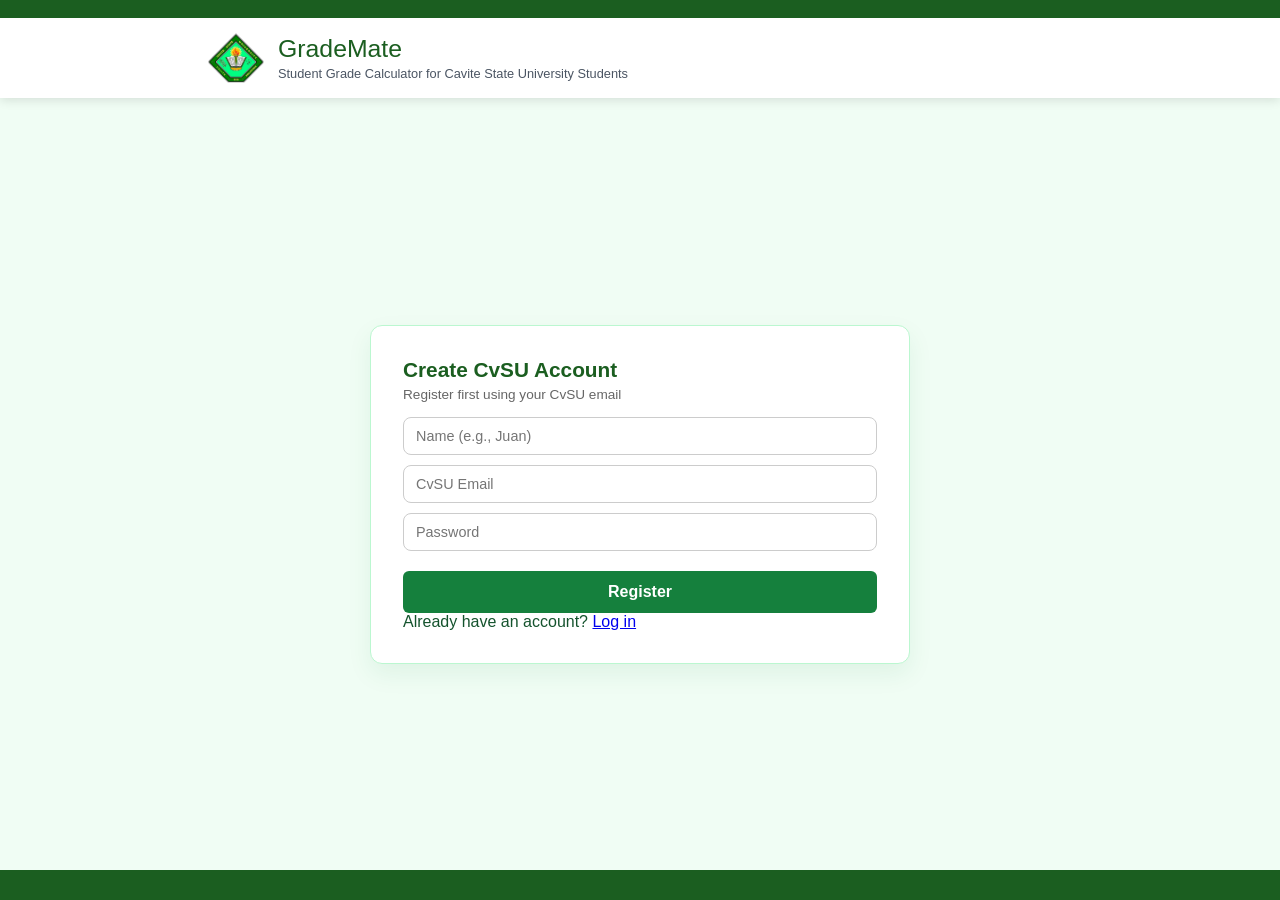
==== commit c5f1f8f4: "Rename GradeMate.html to index.html" ====
--- a/index.html
+++ b/index.html
@@ -5,25 +5,66 @@
     <meta name="viewport" content="width=device-width, initial-scale=1.0">
     <title> GradeMate</title>
     </head>
+
 <body>
     <header class="main-header">
-    <h1>GradeMate</h1>
-    <p>Student Grade Calculator for Cavite State University Students</p>
-  </header>
+      <div class="header-top-strip"></div>
+      <div class="header-main-bar">
+        <img src="cvsulogo.png" alt="Cavite State University Logo" class="header-logo">
+        <div class="header-text">
+         <h1>GradeMate</h1>
+         <p>Student Grade Calculator for Cavite State University Students</p>
+        </div>
+      </div>
+</header>
 
-  <div class="calculator-card">
-    <h2>Subject Grade Calculator</h2>
-    <p class="subtitle">Add your subjects, grades (1.00 - 5.00), and units below</p>
+  <div class="auth-card" id="authCard">
+        <h2 id="authTitle">Create CvSU Account</h2>
+        <p class="auth-subtitle" id="authSubtitle">Register first using your CvSU email</p>
 
-    <div class="grid-header">
-      <span>Subject Name</span>
-      <span>Grade</span>
-      <span>Units</span>
-      <span></span>
+        <p id="authError" class="error-msg"></p>
+        <p id="authSuccess" class="success-msg"></p>
+
+        <form id="authForm">
+            <div id="nameGroup" style="display: block;">
+                <input type="text" id="studentName" placeholder="Name (e.g., Juan)" required>
+            </div>
+
+            <input type="email" id="cvsuEmail" placeholder="CvSU Email" required>
+            <input type="password" id="password" placeholder="Password" required>
+
+            <button type="submit" class="btn-calc" id="authSubmitBtn" style="width: 100%; margin-top: 10px;">Register</button>
+        </form>
+        <p class="auth-toggle">
+              <span id="toggleText">Already have an account?</span>
+              <a href="#" id="toggleAuthLink" onclick="toggleAuthMode(event)">Log in</a>
+            </p>
+        
+        <p class="auth-toggle" id="forgotPasswordRow" style="display: none; margin-top: 8px;">
+          <a href="#" id="forgotPasswordLink" onclick="toggleResetMode(event)">Forgot password?</a>
+        </p>
+
+        <div id="resetPasswordBox" style="display: none; margin-top: 14px; padding-top: 12px; border-top: 1px solid var(--border-color);">
+          <p style="font-size: 0.85rem; margin-bottom: 8px;">Enter your registered CvSU email and a new password:</p>
+          <input type="email" id="resetEmail" placeholder="Registered CvSU Email" style="margin-bottom: 8px;">
+          <input type="password" id="resetNewPassword" placeholder="New Password" style="margin-bottom: 8px;">
+          <button type="button" class="btn-calc" style="width: 100%;" onclick="handleResetPassword()">Update Password</button>
+          <p class="auth-toggle" style="margin-top: 8px;">
+            <a href="#" onclick="cancelResetMode(event)">Back to Log in</a>
+            </p>
+        </div>
     </div>
 
-    <form id="gradeForm">
-      <div id="subjectList">
+    <div class="calculator-card" id="calculatorCard" style="display: none;">
+
+        <form id="gradeForm">
+          <div id="subjectList">
+            <div class="row-labels">
+              <span>Subject</span>
+              <span>Grade</span>
+              <span>Unit</span>
+              <span class="spacer"></span>
+            </div>
         <div class="row">
           <input type="text" placeholder="Computer Programming" required>
           <input type="number" class="grade" placeholder="1.50" min="1.00" max="5.00" step="0.25" required>
@@ -45,15 +86,21 @@
         <button type="submit" class="btn-calc">Calculate GWA</button>
         <button type="button" class="btn-reset" onclick="resetForm()">Clear</button>
       </div>
-    </form>
+        </form>
 
-    <div class="result-box" id="resultBox">
-      <div class="result-score" id="finalScore">0.00</div>
-      <div class="result-note" id="gradeNote">Total Units: 0</div>
+        <div class="result-box" id="resultBox">
+           <div class="result-score" id="finalScore">0.00</div>
+      <div class="result-note" id="gradeNote"> Great job! </div>
+        </div>
     </div>
-  </div>
+
+    <div class="user-bar" id="userBar" style="display: none;">
+      <span id="welcomeText">Welcome, Student!</span>
+      <button type="button" id="logoutBtn" onclick="logoutUser()">Logout</button>
+    </div>
 
   <script src="script.js"></script>
 
+  <footer class="bottom-banner"></footer>
 </body>
 </html>
--- a/style.css
+++ b/style.css
@@ -1,14 +1,14 @@
 :root {
-  --primary: #15803d;        /* Rich emerald green */
-  --primary-hover: #166534;  /* Deep forest green on hover */
-  --accent-light: #dcfce7;   /* Soft min*/
+  --primary: #15803d;
+  --primary-hover: #166534;
+  --accent-light: #dcfce7;   
   --danger: #dc2626;
   --danger-hover: #b91c1c;
-  --bg-color: #f0fdf4;       /* Very pale sage background */
+  --bg-color: #f0fdf4;       
   --card-bg: #ffffff;
-  --text-main: #14532d;      /* Dark pine text */
-  --text-muted: #4d7c0f;     /* Muted olive-green subtext */
-  --border-color: #bbf7d0;   /* Soft green border */
+  --text-main: #14532d;      
+  --text-muted: #4d7c0f;     
+  --border-color: #bbf7d0;   
 }
 
 * {
@@ -19,48 +19,151 @@
 }
 
 body {
-  background-color: var(--bg-color);
+  background-color: var(--bg-color);  
   color: var(--text-main);
   display: flex;
   flex-direction: column;
   align-items: center;
   min-height: 100vh;
-  padding: 20px;
+  padding: 0 0 0px 0;
   background-image: url(https://cvsu.edu.ph/wp-content/uploads/2023/09/CvSU-Front-09-2023-scaled.jpg);
-    background-repeat: no-repeat;
-    background-position: center;
-    background-attachment: fixed;
-    background-size: cover;
-    background-blend-mode: normal;
-    background-color: green;
+  background-repeat: no-repeat;
+  background-position: center;
+  background-attachment: fixed;
+  background-size: cover;
 }
 
 /* Header Styling */
 .main-header {
-  text-align: center;
-  margin-bottom: 50px;
-  margin-top: 50px;
+  width: 100%;
+  background-color: #ffffff;
+  box-shadow: 0 2px 10px rgba(0, 0, 0, 0.12);
+  margin-bottom: 20px;
+}
+
+.header-top-strip {
+  width: 100%;
+  height: 18px;
+  background-color: #1b5e20; /* CvSU dark green top bar */
+}
+
+.header-main-bar {
+  max-width: 900px;
+  margin: 0 auto;
+  padding: 12px 18px;
+  display: flex;
+  align-items: center;
+  gap: 14px;
+}
+
+.header-logo {
+  width: 56px;
+  height: 56px;
+  object-fit: contain;
+  flex-shrink: 0;
+}
+
+.header-text {
+  text-align: left;
 }
 
 .main-header h1 {
-  font-size: 2rem;
-  color: var(--card-bg);
-  background-color: var(--primary);
+  margin: 0;
+  font-size: 1.55rem;
+  font-weight: 500;
+  color: #1b5e20; 
+  line-height: 1.2;
+}
+
+.main-header p {
+  margin: 2px 0 0;
+  font-size: 0.8rem;
+  color: #4b5563; 
+  line-height: 1.3;
+}
+
+/* Auth Card Styling */
+.auth-card {
+    background: var(--card-bg);
+  width: calc(100% - 32px);
+  max-width: 540px;
+  margin: auto;
+  padding: 2rem;
   border-radius: 12px;
-  border: 3px solid var(--text-main);
-  border-style: dashed;
-}
-
-.main-header p {
-  font-size: 0.9rem;
-  color: var(--card-bg);
-}
-
-/* Calculator Card Styling */
+  box-shadow: 0 10px 25px rgba(21, 128, 61, 0.08);
+  border: 1px solid var(--border-color);
+}
+
+.auth-card h2 {
+    margin: 0 0 5px;
+    color: #1b5e20;
+    font-size: 1.3rem;
+}
+
+.auth-subtitle {
+    font-size: 0.85rem;
+    color: #666;
+    margin-bottom: 15px;
+}
+
+.auth-card input {
+    width: 100%;
+    padding: 10px 12px;
+    margin-bottom: 10px;
+    border: 1px solid #ccc;
+    border-radius: 8px;
+    box-sizing: border-box;
+    font-size: 0.9rem;
+}
+
+.error-msg {
+    color: #d32f2f;
+    font-size: 0.8rem;
+    margin-bottom: 10px;
+    display: none;
+}
+
+.success-msg {
+    color: #1b5e20;
+    background: #e8f5e9;
+    padding: 8px;
+    border-radius: 6px;
+    font-size: 0.8rem;
+    margin-bottom: 10px;
+    display: none;
+}
+
+.toggle-text {
+    margin-top: 15px;
+    font-size: 0.85rem;
+    color: #555;
+}
+
+.toggle-text a {
+    color: #1b5e20;
+    font-weight: bold;
+    text-decoration: none;
+}
+
+.user-bar {
+    display: flex;
+    justify-content: space-between;
+    align-items: center;
+    background: #e8f5e9;
+    padding: 8px 12px;
+    border-radius: 8px;
+    margin-bottom: 15px;
+    font-size: 0.85rem;
+    color: #1b5e20;
+    font-weight: bold;
+}
+
+/* Calculator Card*/
 .calculator-card {
   background: var(--card-bg);
-  width: 100%;
+  width: calc(100% - 32px);
   max-width: 540px;
+  margin: auto; 
   padding: 2rem;
   border-radius: 12px;
   box-shadow: 0 10px 25px rgba(21, 128, 61, 0.08);
@@ -211,3 +314,76 @@
   margin-top: 4px;
 }
 
+.btn-logout {
+    background: #d32f2f;
+    color: white;
+    border: none;
+    padding: 4px 10px;
+    border-radius: 6px;
+    cursor: pointer;
+    font-size: 0.75rem;
+}
+
+.user-bar {
+  margin-top: auto; 
+  width: 100%;
+  max-width: 420px; 
+  display: flex;
+  justify-content: space-between;
+  align-items: center;
+  padding: 12px 16px;
+  background-color: #ffffff;
+  border-radius: 12px;
+  box-shadow: 0 4px 12px rgba(0, 0, 0, 0.12);
+}
+
+.row-labels {
+  display: grid;
+  grid-template-columns: 2.2fr 1fr 1fr 36px;
+  gap: 8px;
+  margin-bottom: 10px;
+  align-items: center;
+  color: #4b5563;
+}
+
+
+.row-labels span:nth-child(1) {
+  flex: 1; 
+}
+
+.row-labels span:nth-child(2) {
+  width: 60px; 
+  text-align: center;
+}
+
+.row-labels span:nth-child(3) {
+  width: 55px; 
+  text-align: center;
+}
+
+.row-labels .spacer {
+  width: 20px; 
+}
+
+input[type="number"]::-webkit-outer-spin-button,
+input[type="number"]::-webkit-inner-spin-button {
+  -webkit-appearance: none;
+  margin: 0;
+}
+
+input[type="number"] {
+  navigation: textfield;
+}
+
+.user-bar {
+  width: calc(100% - 32px);
+  max-width: 540px;
+  margin-bottom: 12px;
+}
+
+.bottom-banner {
+  width: 100%;
+  height: 30px;
+  background-color: #1b5e20;
+  flex-shrink: 0;
+}
